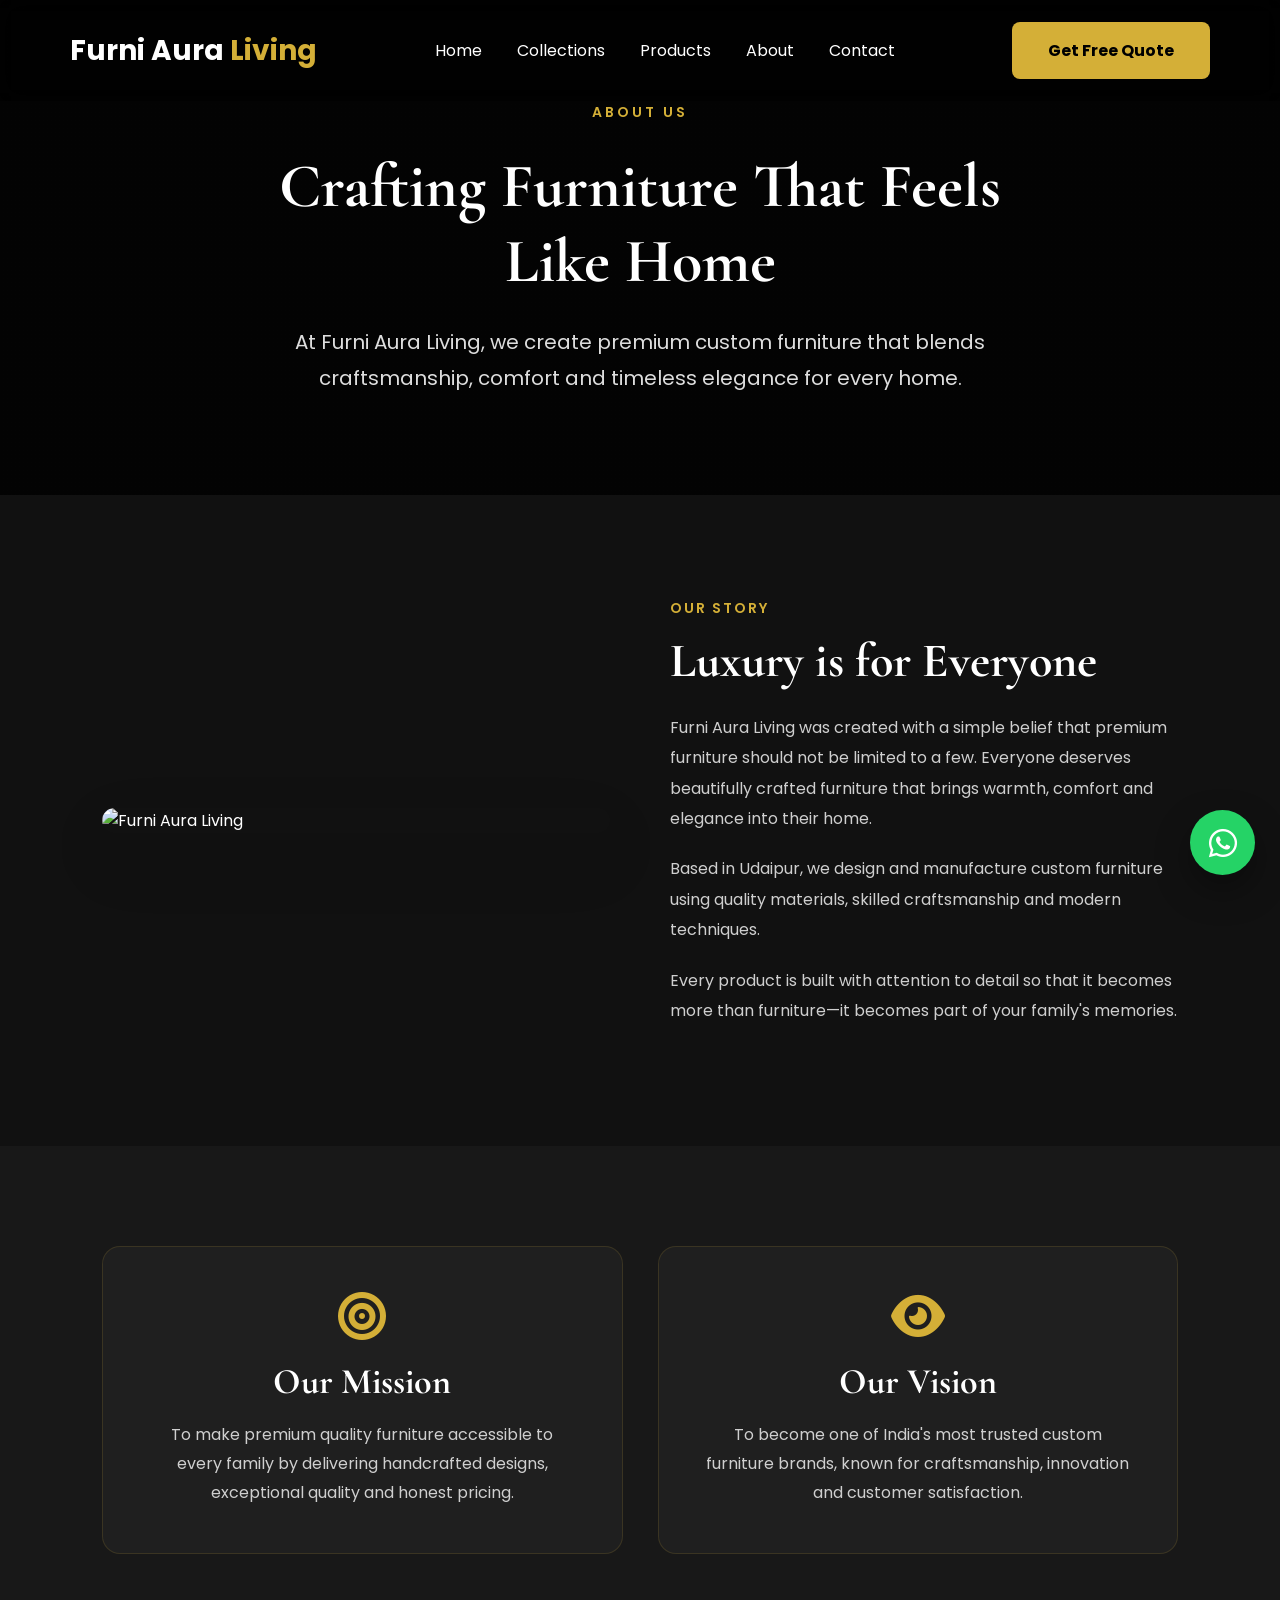
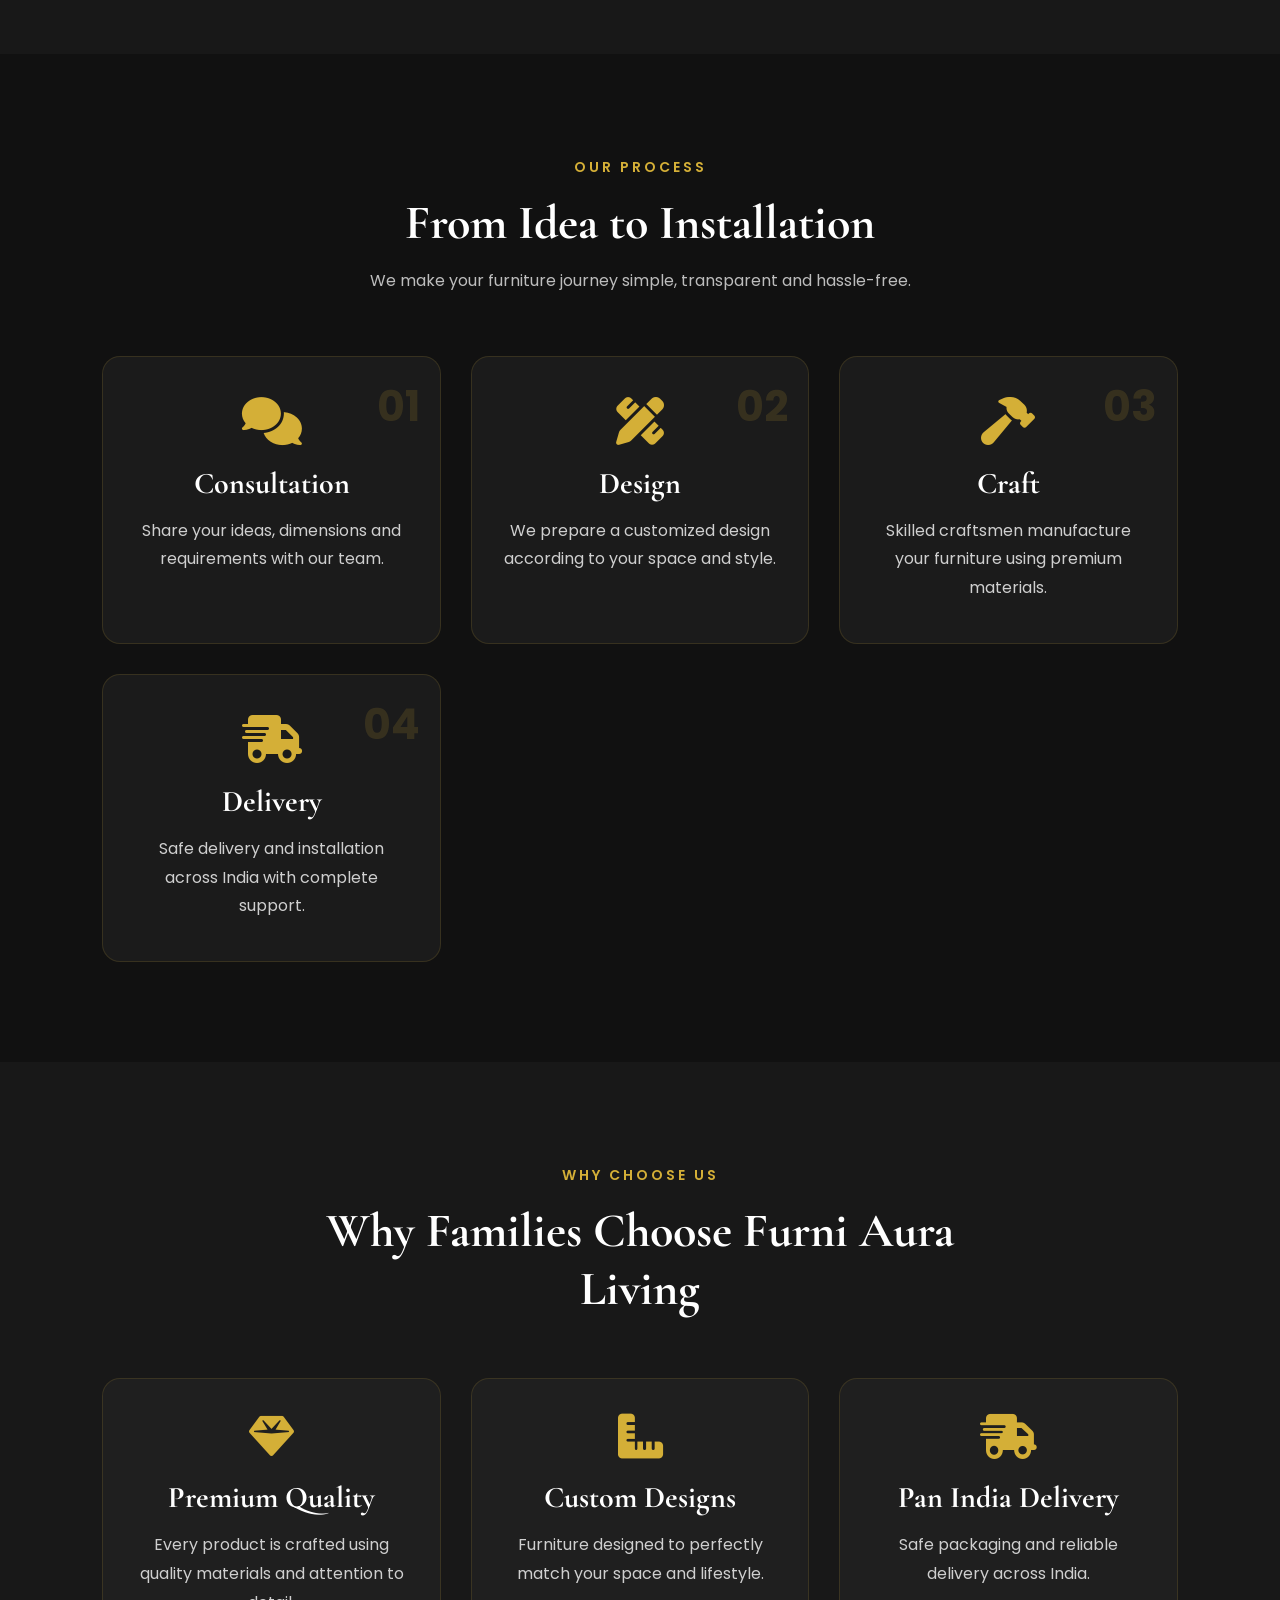
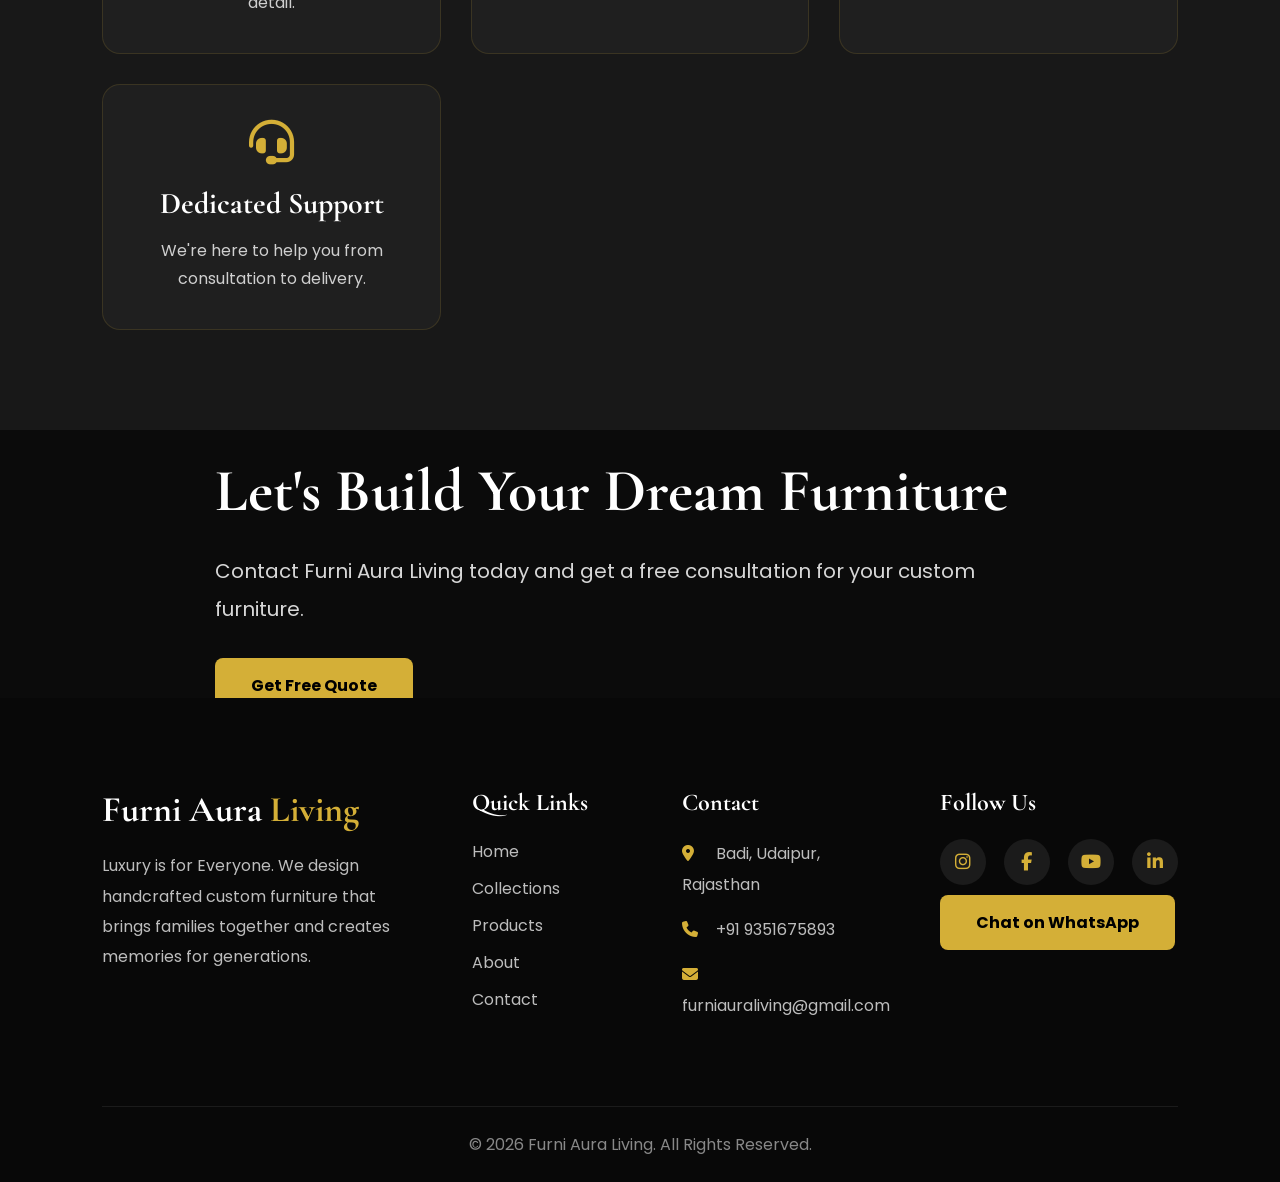
==== about.html @ 7c72769f "Add files via upload" ====
<!DOCTYPE html>
<html lang="en">

<head>

<meta charset="UTF-8">
<meta name="viewport" content="width=device-width, initial-scale=1.0">

<title>About | Furni Aura Living</title>

<link rel="preconnect" href="https://fonts.googleapis.com">
<link rel="preconnect" href="https://fonts.gstatic.com" crossorigin>

<link href="https://fonts.googleapis.com/css2?family=Cormorant+Garamond:wght@500;700&family=Poppins:wght@300;400;500;600;700&display=swap" rel="stylesheet">

<link rel="stylesheet" href="https://cdnjs.cloudflare.com/ajax/libs/font-awesome/6.7.2/css/all.min.css">

<link rel="stylesheet" href="style.css">

</head>

<body>

<a href="https://wa.me/919351675893"
class="whatsapp-float"
target="_blank">

<i class="fab fa-whatsapp"></i>

</a>

<header class="navbar">

<div class="logo">

Furni Aura <span>Living</span>

</div>

<nav>

<a href="index.html">Home</a>
<a href="collections.html">Collections</a>
<a href="products.html">Products</a>
<a href="about.html">About</a>
<a href="contact.html">Contact</a>

</nav>

<a href="https://wa.me/919351675893?text=Hi%20Furni%20Aura%20Living"
class="gold-btn"
target="_blank">

Get Free Quote

</a>

</header>
<section class="page-hero">

    <div class="page-overlay"></div>

    <div class="page-content">

        <span>ABOUT US</span>

        <h1>Crafting Furniture That Feels Like Home</h1>

        <p>
            At Furni Aura Living, we create premium custom furniture that blends
            craftsmanship, comfort and timeless elegance for every home.
        </p>

    </div>

</section>
<section class="about-story">

    <div class="story-image">

        <img src="images/hero.jpg" alt="Furni Aura Living">

    </div>

    <div class="story-content">

        <span>OUR STORY</span>

        <h2>Luxury is for Everyone</h2>

        <p>
            Furni Aura Living was created with a simple belief that premium furniture
            should not be limited to a few. Everyone deserves beautifully crafted
            furniture that brings warmth, comfort and elegance into their home.
        </p>

        <p>
            Based in Udaipur, we design and manufacture custom furniture using
            quality materials, skilled craftsmanship and modern techniques.
        </p>

        <p>
            Every product is built with attention to detail so that it becomes
            more than furniture—it becomes part of your family's memories.
        </p>

    </div>

</section>
<section class="mission-vision">

    <div class="mv-card">

        <i class="fa-solid fa-bullseye"></i>

        <h2>Our Mission</h2>

        <p>
            To make premium quality furniture accessible to every family by
            delivering handcrafted designs, exceptional quality and honest pricing.
        </p>

    </div>

    <div class="mv-card">

        <i class="fa-solid fa-eye"></i>

        <h2>Our Vision</h2>

        <p>
            To become one of India's most trusted custom furniture brands,
            known for craftsmanship, innovation and customer satisfaction.
        </p>

    </div>

</section>
<section class="our-process">

    <div class="section-title">

        <span>OUR PROCESS</span>

        <h2>From Idea to Installation</h2>

        <p>
            We make your furniture journey simple, transparent and hassle-free.
        </p>

    </div>

    <div class="process-grid">

        <div class="process-card">

            <div class="process-number">01</div>

            <i class="fa-solid fa-comments"></i>

            <h3>Consultation</h3>

            <p>
                Share your ideas, dimensions and requirements with our team.
            </p>

        </div>

        <div class="process-card">

            <div class="process-number">02</div>

            <i class="fa-solid fa-pencil-ruler"></i>

            <h3>Design</h3>

            <p>
                We prepare a customized design according to your space and style.
            </p>

        </div>

        <div class="process-card">

            <div class="process-number">03</div>

            <i class="fa-solid fa-hammer"></i>

            <h3>Craft</h3>

            <p>
                Skilled craftsmen manufacture your furniture using premium materials.
            </p>

        </div>

        <div class="process-card">

            <div class="process-number">04</div>

            <i class="fa-solid fa-truck-fast"></i>

            <h3>Delivery</h3>

            <p>
                Safe delivery and installation across India with complete support.
            </p>

        </div>

    </div>

</section>
<section class="why-about">

    <div class="section-title">

        <span>WHY CHOOSE US</span>

        <h2>Why Families Choose Furni Aura Living</h2>

    </div>

    <div class="why-grid">

        <div class="why-card">
            <i class="fa-solid fa-gem"></i>
            <h3>Premium Quality</h3>
            <p>Every product is crafted using quality materials and attention to detail.</p>
        </div>

        <div class="why-card">
            <i class="fa-solid fa-ruler-combined"></i>
            <h3>Custom Designs</h3>
            <p>Furniture designed to perfectly match your space and lifestyle.</p>
        </div>

        <div class="why-card">
            <i class="fa-solid fa-truck-fast"></i>
            <h3>Pan India Delivery</h3>
            <p>Safe packaging and reliable delivery across India.</p>
        </div>

        <div class="why-card">
            <i class="fa-solid fa-headset"></i>
            <h3>Dedicated Support</h3>
            <p>We're here to help you from consultation to delivery.</p>
        </div>

    </div>

</section>

<section class="cta">

    <div class="cta-content">

        <h2>Let's Build Your Dream Furniture</h2>

        <p>
            Contact Furni Aura Living today and get a free consultation for your custom furniture.
        </p>

        <a href="https://wa.me/919351675893?text=Hi%20Furni%20Aura%20Living"
        class="gold-btn"
        target="_blank">

        Get Free Quote

        </a>

    </div>

</section>
<footer class="footer reveal">

    <div class="footer-container">

        <div class="footer-about">

            <h2>Furni Aura <span>Living</span></h2>

            <p>
                Luxury is for Everyone.
                We design handcrafted custom furniture that brings
                families together and creates memories for generations.
            </p>

        </div>

        <div class="footer-links">

            <h3>Quick Links</h3>

            <a href="index.html">Home</a>
            <a href="collections.html">Collections</a>
            <a href="products.html">Products</a>
            <a href="about.html">About</a>
            <a href="contact.html">Contact</a>

        </div>

        <div class="footer-contact">

            <h3>Contact</h3>

            <p><i class="fa-solid fa-location-dot"></i> Badi, Udaipur, Rajasthan</p>

            <p><i class="fa-solid fa-phone"></i> +91 9351675893</p>

            <p><i class="fa-solid fa-envelope"></i> furniauraliving@gmail.com</p>

        </div>

        <div class="footer-social">

            <h3>Follow Us</h3>

            <div class="social-icons">

                <a href="#"><i class="fab fa-instagram"></i></a>

                <a href="#"><i class="fab fa-facebook-f"></i></a>

                <a href="#"><i class="fab fa-youtube"></i></a>

                <a href="#"><i class="fab fa-linkedin-in"></i></a>

            </div>

            <a href="https://wa.me/919351675893?text=Hi%20Furni%20Aura%20Living"
               class="gold-btn"
               target="_blank">

               Chat on WhatsApp

            </a>

        </div>

    </div>

    <div class="footer-bottom">

        © 2026 Furni Aura Living. All Rights Reserved.

    </div>

</footer>
<script src="script.js"></script>

</body>
</html>
</body>

</html>
---- style.css ----
*{
margin:0;
padding:0;
box-sizing:border-box;
}

body{
background:#0b0b0b;
color:white;
font-family:'Poppins',sans-serif;
}

.navbar{
position:fixed;
top:0;
left:0;
width:100%;
padding:22px 70px;
display:flex;
justify-content:space-between;
align-items:center;
background:rgba(0,0,0,.55);
backdrop-filter:blur(12px);
z-index:1000;
transition:.4s ease;
}
.navbar.scrolled{

padding:16px 70px;

background:rgba(8,8,8,.96);

box-shadow:0 10px 30px rgba(0,0,0,.35);

}

.logo{
font-size:28px;
font-weight:bold;
color:white;
}

.logo span{
color:#D4AF37;
}

nav{
display:flex;
gap:35px;
}

nav a{
text-decoration:none;
color:white;
transition:.3s;
}

nav a:hover{
color:#D4AF37;
}

.quote-btn{
background:#D4AF37;
padding:12px 28px;
color:black;
text-decoration:none;
border-radius:6px;
font-weight:bold;
}

.hero{
height:100vh;
background:linear-gradient(rgba(0,0,0,.75),rgba(0,0,0,.75)),
url("images/hero.jpg");
background-size:cover;
background-position:center;
display:flex;
justify-content:center;
align-items:center;
text-align:center;
padding:30px;
}

.hero-content{
max-width:850px;
}

.hero h1{
font-size:70px;
margin-bottom:25px;
}

.hero p{
font-size:22px;
color:#ddd;
margin-bottom:40px;
line-height:1.8;
}

.hero-buttons{
display:flex;
justify-content:center;
gap:20px;
flex-wrap:wrap;
}

.gold-btn{
background:#D4AF37;
color:black;
padding:16px 36px;
text-decoration:none;
font-weight:bold;
border-radius:8px;
transition:.35s ease;
}
.gold-btn:hover{
transform:translateY(-4px);
box-shadow:0 18px 40px rgba(212,175,55,.35);
}

.outline-btn{
border:2px solid #D4AF37;
color:#D4AF37;
padding:16px 36px;
text-decoration:none;
border-radius:8px;
transition:.35s ease;
}
.outline-btn:hover{
background:#D4AF37;
color:#111;
transform:translateY(-4px);
}
.collections{
padding:100px 8%;
background:#111;
text-align:center;
}

.collections h2{
font-size:48px;
margin-bottom:15px;
color:#D4AF37;
}

.section-text{
font-size:20px;
color:#bbb;
margin-bottom:60px;
}

.collection-grid{
display:grid;
grid-template-columns:repeat(3,1fr);
gap:30px;
}

.card{
background:#1b1b1b;
padding:45px 30px;
border-radius:18px;
transition:.35s;
border:1px solid #2c2c2c;
}

.card:hover{
transform:translateY(-12px);
border-color:#D4AF37;
}

.card h3{
font-size:28px;
margin-bottom:18px;
color:white;
}

.card p{
color:#bbb;
line-height:1.7;
}

@media(max-width:900px){

.collection-grid{

grid-template-columns:1fr;

}

}
.why-us{
padding:110px 8%;
background:#0b0b0b;
text-align:center;
}

.why-us h2{
font-size:48px;
color:#D4AF37;
margin-bottom:60px;
}

.why-grid{
display:grid;
grid-template-columns:repeat(2,1fr);
gap:35px;
}

.why-card{
background:#161616;
padding:45px;
border-radius:18px;
transition:.4s;
border:1px solid #242424;
}

.why-card:hover{
transform:translateY(-10px);
border-color:#D4AF37;
}

.why-card h3{
font-size:28px;
margin-bottom:15px;
}

.why-card p{
color:#bdbdbd;
line-height:1.8;
}

@media(max-width:900px){

.why-grid{

grid-template-columns:1fr;

}

}
h1,
h2,
h3{
    font-family:'Cormorant Garamond',serif;
}
.signature{
display:flex;
align-items:center;
justify-content:space-between;
gap:60px;
padding:120px 8%;
background:#111;
flex-wrap:wrap;
}

.signature-image{
flex:1;
}

.signature-image img{
width:100%;
border-radius:18px;
box-shadow:0 25px 60px rgba(0,0,0,.45);
}

.signature-content{
flex:1;
}

.tag{
display:inline-block;
color:#D4AF37;
letter-spacing:3px;
margin-bottom:20px;
font-size:14px;
}

.signature h2{
font-size:54px;
margin-bottom:25px;
}

.signature p{
font-size:20px;
color:#cfcfcf;
line-height:1.8;
margin-bottom:30px;
}

.signature ul{
list-style:none;
padding:0;
margin-bottom:40px;
}

.signature li{
margin-bottom:15px;
font-size:18px;
}

@media(max-width:900px){

.signature{

flex-direction:column;

}

.signature h2{

font-size:40px;

}

}
.whatsapp-float{
position:fixed;
right:25px;
bottom:25px;
width:65px;
height:65px;
background:#25D366;
border-radius:50%;
display:flex;
justify-content:center;
align-items:center;
font-size:32px;
text-decoration:none;
color:white;
box-shadow:0 15px 35px rgba(0,0,0,.35);
z-index:9999;
transition:.3s;
}

.whatsapp-float:hover{
transform:scale(1.1);
}

.featured-product{
    display:flex;
    align-items:center;
    justify-content:space-between;
    gap:60px;
    padding:100px 8%;
    background:#ffffff;
}

.featured-text{
    flex:1;
}

.featured-image{
    flex:1.2;
}

.featured-image img{
    width:100%;
    border-radius:20px;
    box-shadow:0 20px 50px rgba(0,0,0,.18);
    transition:.4s;
}

.featured-image img:hover{
    transform:scale(1.02);
}

.section-label{
    color:#c8a96a;
    font-size:14px;
    font-weight:600;
    letter-spacing:3px;
    text-transform:uppercase;
}

.featured-text h2{
    font-size:48px;
    margin:18px 0;
    font-family:'Cormorant Garamond', serif;
}

.featured-tagline{
    font-size:24px;
    font-style:italic;
    color:#777;
    margin-bottom:25px;
}

.featured-description{
    color:#555;
    line-height:1.9;
    max-width:520px;
    margin-bottom:35px;
}

.featured-buttons{
    display:flex;
    gap:20px;
    flex-wrap:wrap;
}

/* Mobile */

@media(max-width:900px){

.featured-product{
    flex-direction:column-reverse;
    text-align:center;
    padding:70px 6%;
}

.featured-description{
    max-width:100%;
}

.featured-buttons{
    justify-content:center;
}

.featured-text h2{
    font-size:38px;
}

}


.signature-collection{
    padding:100px 8%;
    background:#111;
}

.section-title{
    text-align:center;
    max-width:750px;
    margin:0 auto 60px;
}

.section-title span{
    color:#d4af37;
    letter-spacing:3px;
    font-size:14px;
    font-weight:600;
}

.section-title h2{
    color:#fff;
    font-size:48px;
    margin:15px 0;
    font-family:'Cormorant Garamond', serif;
}

.section-title p{
    color:#bdbdbd;
    line-height:1.8;
}

.collection-grid{
    display:grid;
    grid-template-columns:repeat(auto-fit,minmax(320px,1fr));
    gap:35px;
}

.collection-card{
    background:#1b1b1b;
    border-radius:18px;
    overflow:hidden;
    transition:.35s ease;
    border:1px solid rgba(212,175,55,.15);

    display:flex;
    flex-direction:column;
}

.collection-card:hover{
    transform:translateY(-10px);
    box-shadow:0 25px 60px rgba(212,175,55,.18);
}

.collection-card img{
    width:100%;
    height:260px;
    object-fit:cover;
    display:block;
    transition:0.5s ease;
}
.collection-card:hover img{
    transform:scale(1.05);
}

.collection-card h3{
    color:#fff;
    padding:25px 25px 10px;
    font-size:28px;
    font-family:'Cormorant Garamond', serif;
}

.collection-card p{
    color:#bdbdbd;
    padding:0 25px 30px;
    line-height:1.7;
}
.card-buttons{
    margin-top:auto;
}
/* Card Buttons */

.card-buttons{
    display:flex;
    gap:12px;
    padding:0 25px 25px;
}

.card-buttons a{
    flex:1;
    text-align:center;
    text-decoration:none;
    padding:12px;
    border-radius:10px;
    font-size:14px;
    font-weight:600;
    transition:.3s;
}

.small-gold-btn{
    background:#d4af37;
    color:#111;
}

.small-gold-btn:hover{
    background:#e5bf49;
    transform:translateY(-2px);
}

.small-outline-btn{
    border:1px solid #d4af37;
    color:#d4af37;
}

.small-outline-btn:hover{
    background:#d4af37;
    color:#111;
}

.our-story{

    display:flex;
    align-items:center;
    gap:80px;

    padding:110px 8%;

    background:#fff;

}

.story-image{

    flex:1;

}

.story-image img{

    width:100%;
    border-radius:18px;

    box-shadow:0 25px 60px rgba(0,0,0,.15);

}

.story-content{

    flex:1;

}

.story-content span{

    color:#d4af37;

    letter-spacing:3px;

    font-size:14px;

    font-weight:600;

}

.story-content h2{

    font-size:54px;

    margin:20px 0;

    line-height:1.1;

    font-family:'Cormorant Garamond', serif;

}

.story-content p{

    color:#555;

    line-height:1.9;

    margin-bottom:22px;

}

@media(max-width:900px){

.our-story{

    flex-direction:column;

}

.story-content{

    text-align:center;

}

}

.testimonials{

    padding:110px 8%;
    background:#111;

}

.testimonial-grid{

    display:grid;
    grid-template-columns:repeat(auto-fit,minmax(320px,1fr));
    gap:35px;

}

.testimonial-card{

    background:#1b1b1b;

    border:1px solid rgba(212,175,55,.15);

    border-radius:18px;

    padding:40px;

    transition:.35s;

}

.testimonial-card:hover{

    transform:translateY(-10px);

    box-shadow:0 20px 50px rgba(212,175,55,.15);

}

.stars{

    color:#D4AF37;

    font-size:22px;

    margin-bottom:20px;

}

.testimonial-card p{

    color:#cfcfcf;

    line-height:1.9;

    margin-bottom:30px;

}

.testimonial-card h4{

    font-size:24px;

    margin-bottom:5px;

    font-family:'Cormorant Garamond',serif;

}

.testimonial-card span{

    color:#999;

}

.faq-section{

padding:110px 8%;
background:#0b0b0b;

}

.faq-container{

max-width:900px;
margin:60px auto 0;

}

.faq-item{

background:#1b1b1b;
border-radius:14px;
margin-bottom:20px;
overflow:hidden;
border:1px solid rgba(212,175,55,.18);

}

.faq-question{

width:100%;
padding:25px 30px;
background:none;
border:none;
color:white;
font-size:20px;
display:flex;
justify-content:space-between;
align-items:center;
cursor:pointer;

}

.faq-question span{

font-size:30px;
color:#D4AF37;

}

.faq-answer{

display:none;
padding:0 30px 25px;

}

.faq-answer p{

color:#cfcfcf;
line-height:1.8;

}

.faq-item.active .faq-answer{

display:block;

}

.cta-section{

padding:120px 8%;
background:linear-gradient(rgba(0,0,0,.78),rgba(0,0,0,.78)),
url("images/hero.jpg");

background-size:cover;
background-position:center;
background-attachment:fixed;

text-align:center;

}

.cta-content{

max-width:850px;
margin:auto;

}

.cta-content span{

color:#D4AF37;
letter-spacing:3px;
font-size:14px;
font-weight:600;

}

.cta-content h2{

font-size:60px;
margin:25px 0;

}

.cta-content p{

color:#d7d7d7;
font-size:20px;
line-height:1.9;
margin-bottom:45px;

}

.cta-buttons{

display:flex;
justify-content:center;
gap:20px;
flex-wrap:wrap;

}

@media(max-width:900px){

.cta-content h2{

font-size:42px;

}

.cta-content p{

font-size:18px;

}

}

.footer{

background:#080808;
padding:90px 8% 25px;

}

.footer-container{

display:grid;
grid-template-columns:2fr 1fr 1.3fr 1.2fr;
gap:50px;

}

.footer h2{

font-size:36px;
margin-bottom:20px;

}

.footer h2 span{

color:#D4AF37;

}

.footer h3{

margin-bottom:22px;
font-size:24px;

}

.footer p{

color:#bdbdbd;
line-height:1.9;

}

.footer-links{

display:flex;
flex-direction:column;

}

.footer-links a{

color:#bdbdbd;
text-decoration:none;
margin-bottom:12px;
transition:.3s;

}

.footer-links a:hover{

color:#D4AF37;

}

.footer-contact p{

margin-bottom:15px;

}

.footer-contact i{

color:#D4AF37;
margin-right:10px;
width:20px;

}

.social-icons{

display:flex;
gap:18px;
margin-bottom:25px;

}

.social-icons a{

width:46px;
height:46px;

display:flex;
justify-content:center;
align-items:center;

border-radius:50%;

background:#1b1b1b;

color:#D4AF37;

font-size:18px;

text-decoration:none;

transition:.35s;

}

.social-icons a:hover{

background:#D4AF37;

color:#111;

transform:translateY(-5px);

}

.footer-bottom{

margin-top:70px;
padding-top:25px;

border-top:1px solid rgba(255,255,255,.08);

text-align:center;

color:#888;

}

@media(max-width:1100px){

.footer-container{

grid-template-columns:1fr 1fr;

}

}

@media(max-width:700px){

.footer-container{

grid-template-columns:1fr;

text-align:center;

}

.social-icons{

justify-content:center;

}

}

.reveal{

opacity:0;
transform:translateY(80px);
transition:all 1s ease;

}

.reveal.active{

opacity:1;
transform:translateY(0);

}

.page-hero{

height:55vh;

display:flex;

justify-content:center;

align-items:center;

text-align:center;

background:linear-gradient(rgba(0,0,0,.72),rgba(0,0,0,.72)),
url("images/hero.jpg");

background-size:cover;

background-position:center;

}

.page-content{

max-width:800px;
padding:20px;

}

.page-content span{

color:#D4AF37;
letter-spacing:3px;
font-size:14px;
font-weight:600;

}

.page-content h1{

font-size:62px;
margin:25px 0;

}

.page-content p{

font-size:20px;
color:#ddd;
line-height:1.8;

}

.products-page{

padding:110px 8%;

background:#111;

}
.home-categories{

padding:110px 8%;
background:#111;

}

.category-grid{

display:grid;
grid-template-columns:repeat(auto-fit,minmax(220px,1fr));
gap:30px;
margin-top:60px;

}

.category-card{

background:#1b1b1b;
padding:40px 30px;
text-align:center;
border-radius:18px;
border:1px solid rgba(212,175,55,.15);
transition:.35s ease;

}

.category-card:hover{

transform:translateY(-10px);
box-shadow:0 20px 50px rgba(212,175,55,.20);
border-color:#D4AF37;

}

.category-card i{

font-size:42px;
color:#D4AF37;
margin-bottom:20px;

}

.category-card h3{

font-family:'Cormorant Garamond', serif;
font-size:30px;
margin-bottom:15px;
color:#fff;

}

.category-card p{

font-size:15px;
line-height:1.8;
color:#bdbdbd;

}
.product-features{

list-style:none;
padding:0;
margin:20px 0;

}

.product-features li{

margin:10px 0;
color:#d8d8d8;
font-size:15px;

}

.product-features i{

color:#D4AF37;
margin-right:8px;

}
.about-story{

padding:100px 8%;
display:grid;
grid-template-columns:1fr 1fr;
gap:60px;
align-items:center;
background:#111;

}

.story-image img{

width:100%;
border-radius:20px;
display:block;

}

.story-content span{

color:#D4AF37;
font-size:14px;
letter-spacing:2px;

}

.story-content h2{

font-family:'Cormorant Garamond', serif;
font-size:48px;
margin:15px 0 25px;

}

.story-content p{

color:#cfcfcf;
line-height:1.9;
margin-bottom:20px;

}

@media(max-width:900px){

.about-story{

grid-template-columns:1fr;

}

}

.mission-vision{

padding:100px 8%;
display:grid;
grid-template-columns:repeat(auto-fit,minmax(320px,1fr));
gap:35px;
background:#181818;

}

.mv-card{

background:#1f1f1f;
padding:45px;
border-radius:18px;
text-align:center;
border:1px solid rgba(212,175,55,.15);
transition:.35s;

}

.mv-card:hover{

transform:translateY(-8px);
border-color:#D4AF37;
box-shadow:0 20px 50px rgba(212,175,55,.15);

}

.mv-card i{

font-size:48px;
color:#D4AF37;
margin-bottom:20px;

}

.mv-card h2{

font-family:'Cormorant Garamond',serif;
font-size:36px;
margin-bottom:18px;

}

.mv-card p{

color:#cfcfcf;
line-height:1.8;

}

.our-process{

padding:100px 8%;
background:#111;

}

.process-grid{

display:grid;
grid-template-columns:repeat(auto-fit,minmax(250px,1fr));
gap:30px;
margin-top:60px;

}

.process-card{

position:relative;
background:#1b1b1b;
padding:40px 30px;
border-radius:18px;
text-align:center;
border:1px solid rgba(212,175,55,.15);
transition:.35s;

}

.process-card:hover{

transform:translateY(-10px);
border-color:#D4AF37;
box-shadow:0 20px 50px rgba(212,175,55,.18);

}

.process-number{

position:absolute;
top:18px;
right:20px;
font-size:42px;
font-weight:700;
color:rgba(212,175,55,.15);

}

.process-card i{

font-size:48px;
color:#D4AF37;
margin-bottom:20px;

}

.process-card h3{

font-family:'Cormorant Garamond', serif;
font-size:30px;
margin-bottom:15px;

}

.process-card p{

color:#cfcfcf;
line-height:1.8;

}

.why-about{

padding:100px 8%;
background:#181818;

}

.why-grid{

display:grid;
grid-template-columns:repeat(auto-fit,minmax(250px,1fr));
gap:30px;
margin-top:60px;

}

.why-card{

background:#1f1f1f;
padding:35px;
border-radius:18px;
text-align:center;
border:1px solid rgba(212,175,55,.15);
transition:.35s;

}

.why-card:hover{

transform:translateY(-8px);
border-color:#D4AF37;
box-shadow:0 20px 50px rgba(212,175,55,.18);

}

.why-card i{

font-size:45px;
color:#D4AF37;
margin-bottom:20px;

}

.why-card h3{

font-family:'Cormorant Garamond',serif;
font-size:30px;
margin-bottom:15px;

}

.why-card p{

color:#cfcfcf;
line-height:1.8;

}

.contact-section{

padding:100px 8%;
display:grid;
grid-template-columns:1fr 1fr;
gap:60px;
background:#111;

}

.contact-info span{

color:#D4AF37;
letter-spacing:2px;
font-size:14px;

}

.contact-info h2{

font-family:'Cormorant Garamond',serif;
font-size:48px;
margin:15px 0 25px;

}

.contact-info p{

color:#cfcfcf;
line-height:1.9;

}

.contact-item{

display:flex;
gap:20px;
margin-top:30px;
align-items:flex-start;

}

.contact-item i{

font-size:26px;
color:#D4AF37;
margin-top:5px;

}

.contact-form form{

display:flex;
flex-direction:column;
gap:20px;

}

.contact-form input,
.contact-form textarea{

background:#1b1b1b;
border:1px solid rgba(212,175,55,.15);
padding:18px;
border-radius:10px;
color:#fff;
font-size:15px;
outline:none;

}

.contact-form input:focus,
.contact-form textarea:focus{

border-color:#D4AF37;

}

@media(max-width:900px){

.contact-section{

grid-template-columns:1fr;

}

}
.menu-toggle{
    display:none;
    font-size:28px;
    color:#D4AF37;
    cursor:pointer;
}

@media(max-width:900px){

.navbar{
    padding:18px 25px;
}

.menu-toggle{
    display:block;
}

nav{
    position:absolute;
    top:100%;
    left:0;
    width:100%;
    background:#111;

    flex-direction:column;
    align-items:center;
    gap:25px;
    padding:30px 0;

    display:flex;

    opacity:0;
    visibility:hidden;
    transform:translateY(-20px);

    transition:.35s ease;
}

nav.active{
    opacity:1;
    visibility:visible;
    transform:translateY(0);
}
.gold-btn{
    display:none;
}

.hero h1{
    font-size:46px;
}

.hero p{
    font-size:18px;
}
}

.hero-content{
    animation: heroFade 1.2s ease;
}

@keyframes heroFade{

    from{
        opacity:0;
        transform:translateY(40px);
    }

    to{
        opacity:1;
        transform:translateY(0);
    }

}
#topBtn{

position:fixed;

right:25px;

bottom:105px;

width:55px;

height:55px;

border:none;

border-radius:50%;

background:#D4AF37;

color:#111;

font-size:20px;

cursor:pointer;

display:none;

z-index:999;

box-shadow:0 10px 30px rgba(0,0,0,.35);

transition:.3s;

}

#topBtn:hover{

transform:translateY(-5px);

}
#preloader{
    position:fixed;
    inset:0;
    background:#0b0b0b;
    display:flex;
    justify-content:center;
    align-items:center;
    z-index:99999;
    transition:opacity .6s ease, visibility .6s ease;
}

#preloader h1{
    font-family:'Cormorant Garamond',serif;
    font-size:52px;
    color:white;
    letter-spacing:2px;
}

#preloader span{
    color:#D4AF37;
}

#preloader.hide{
    opacity:0;
    visibility:hidden;
}
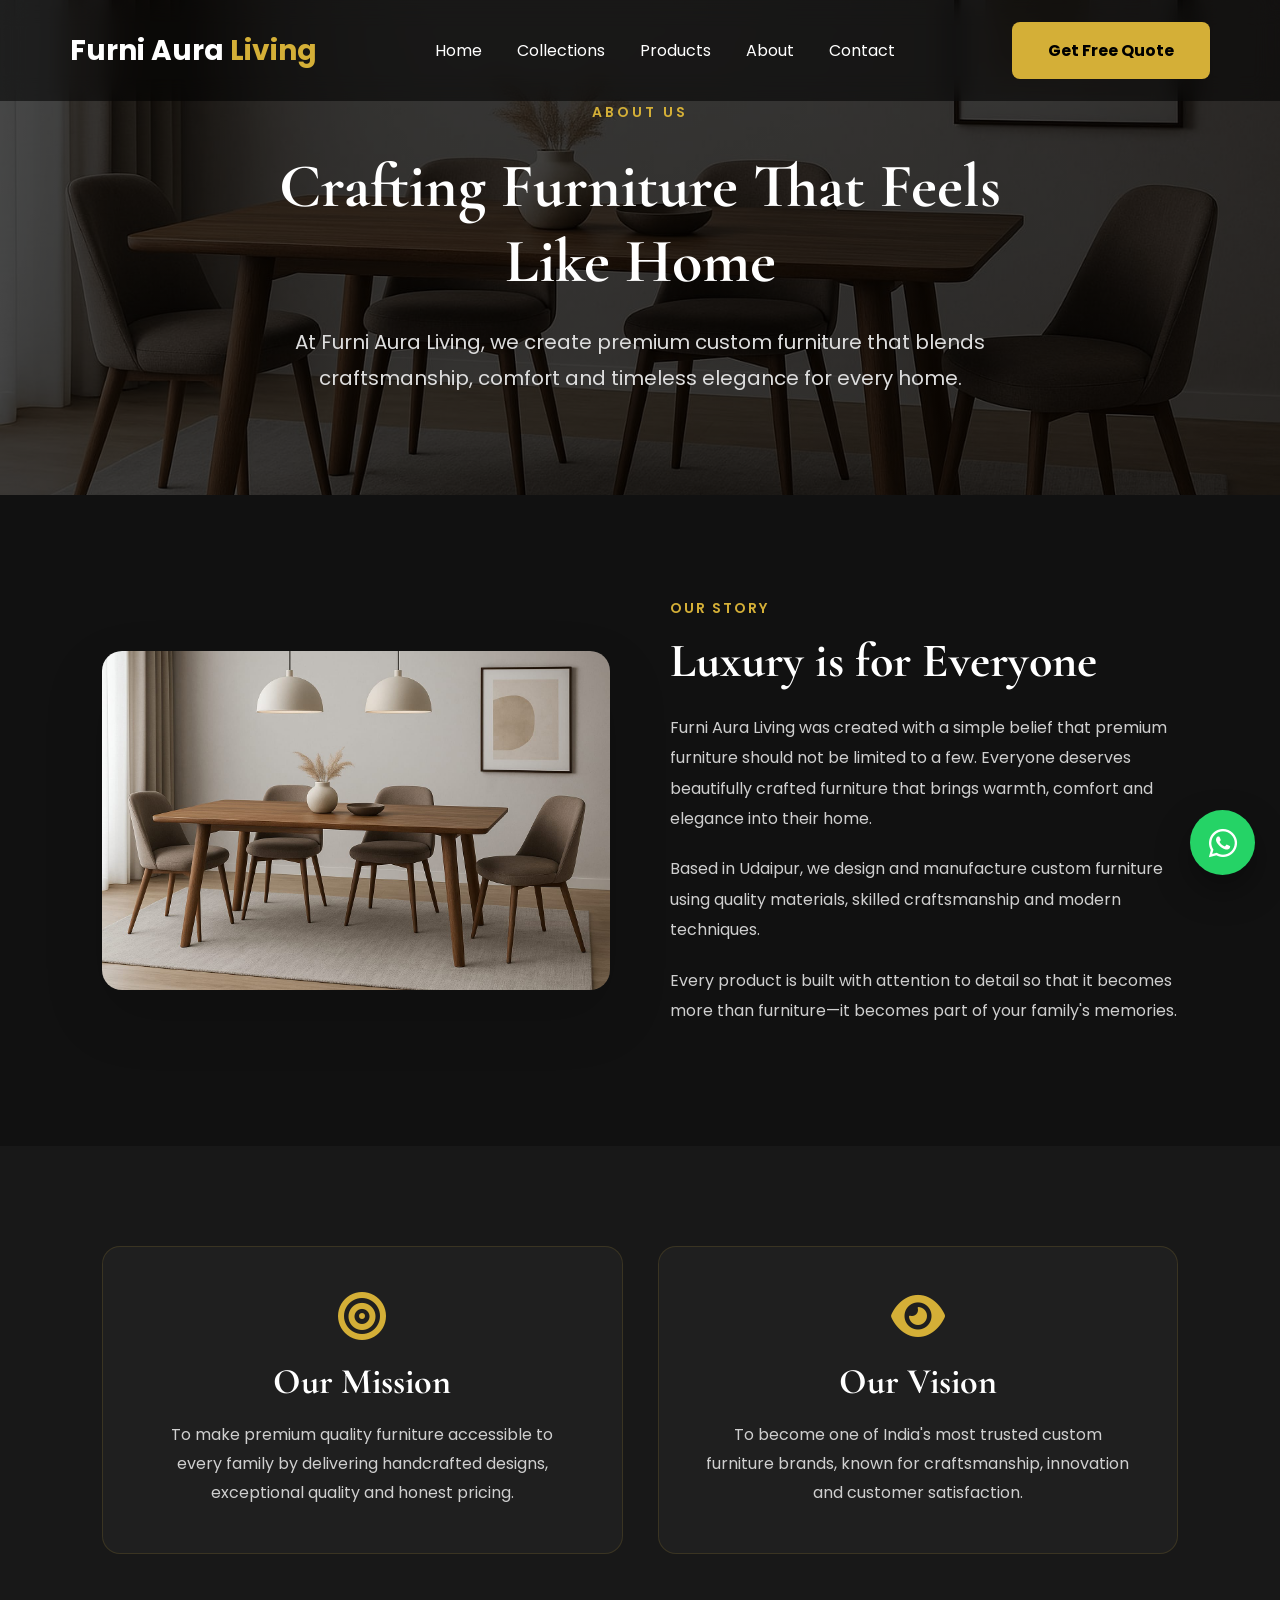
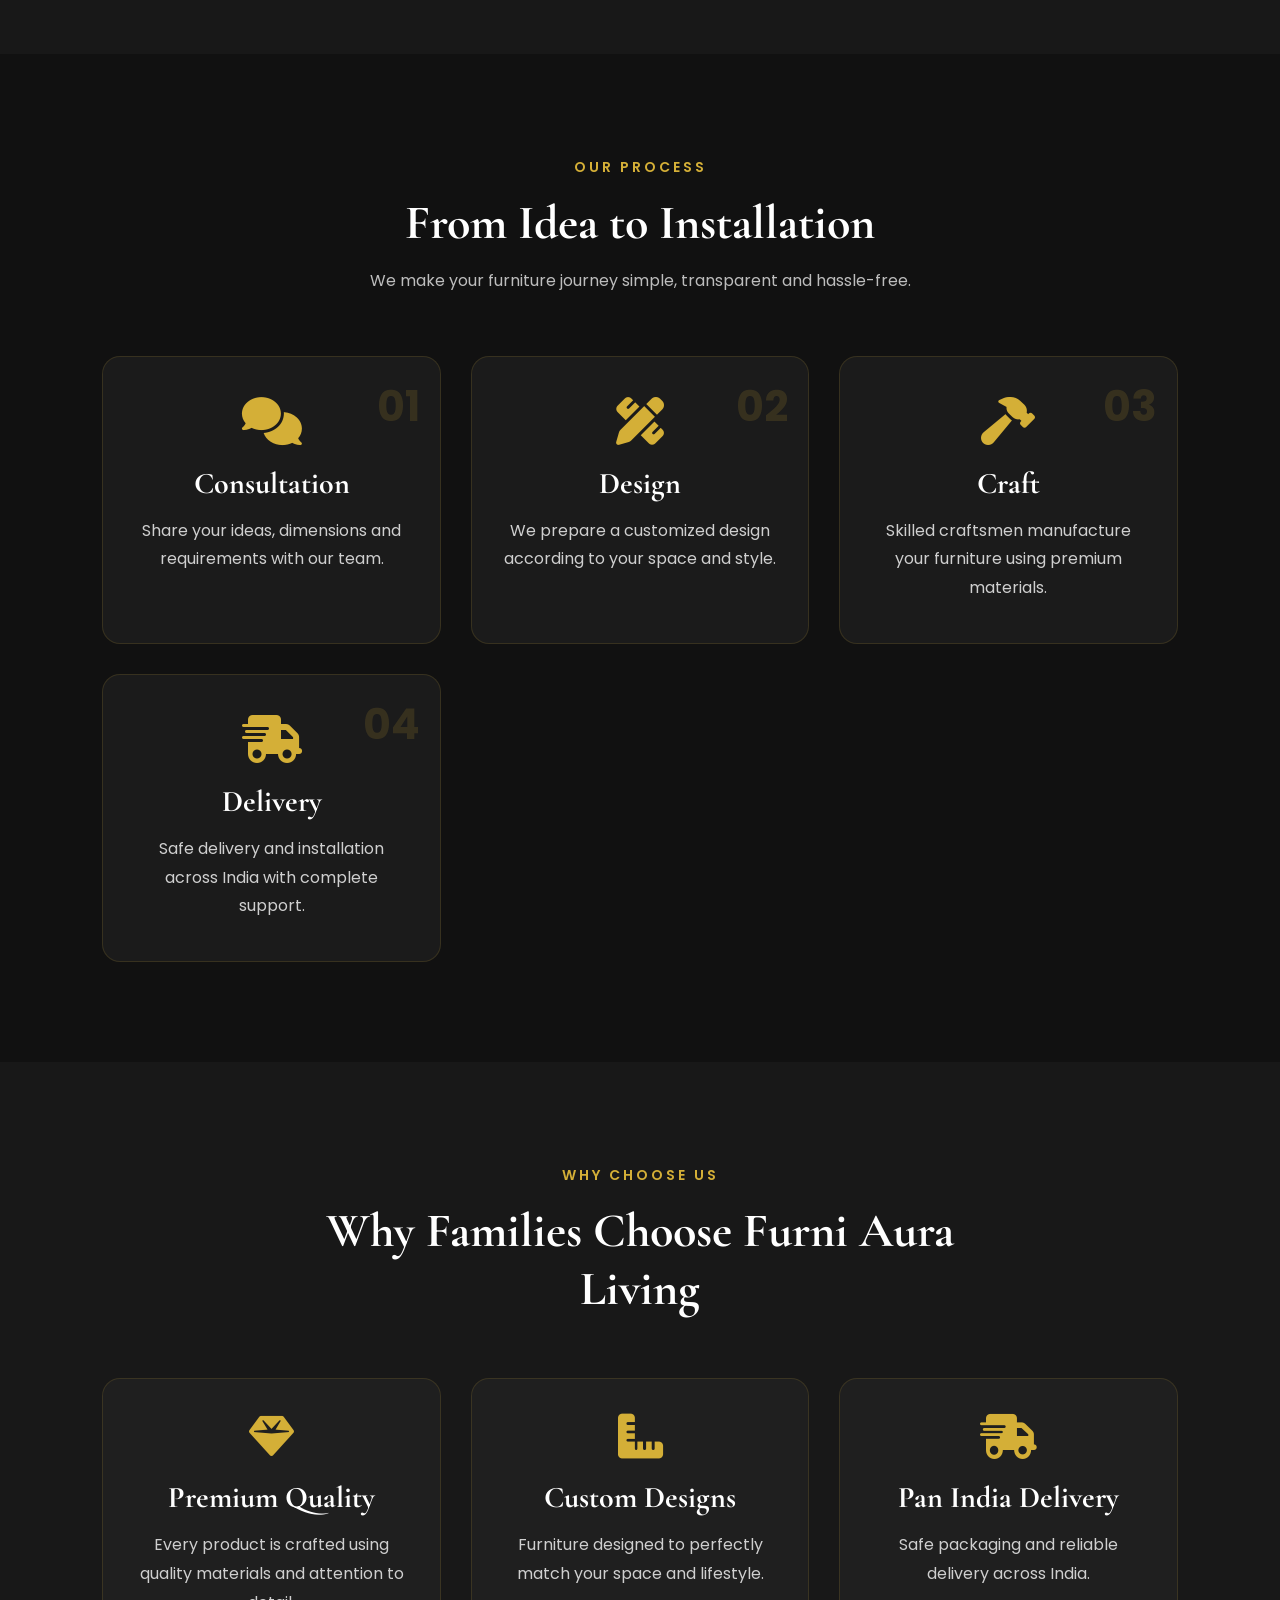
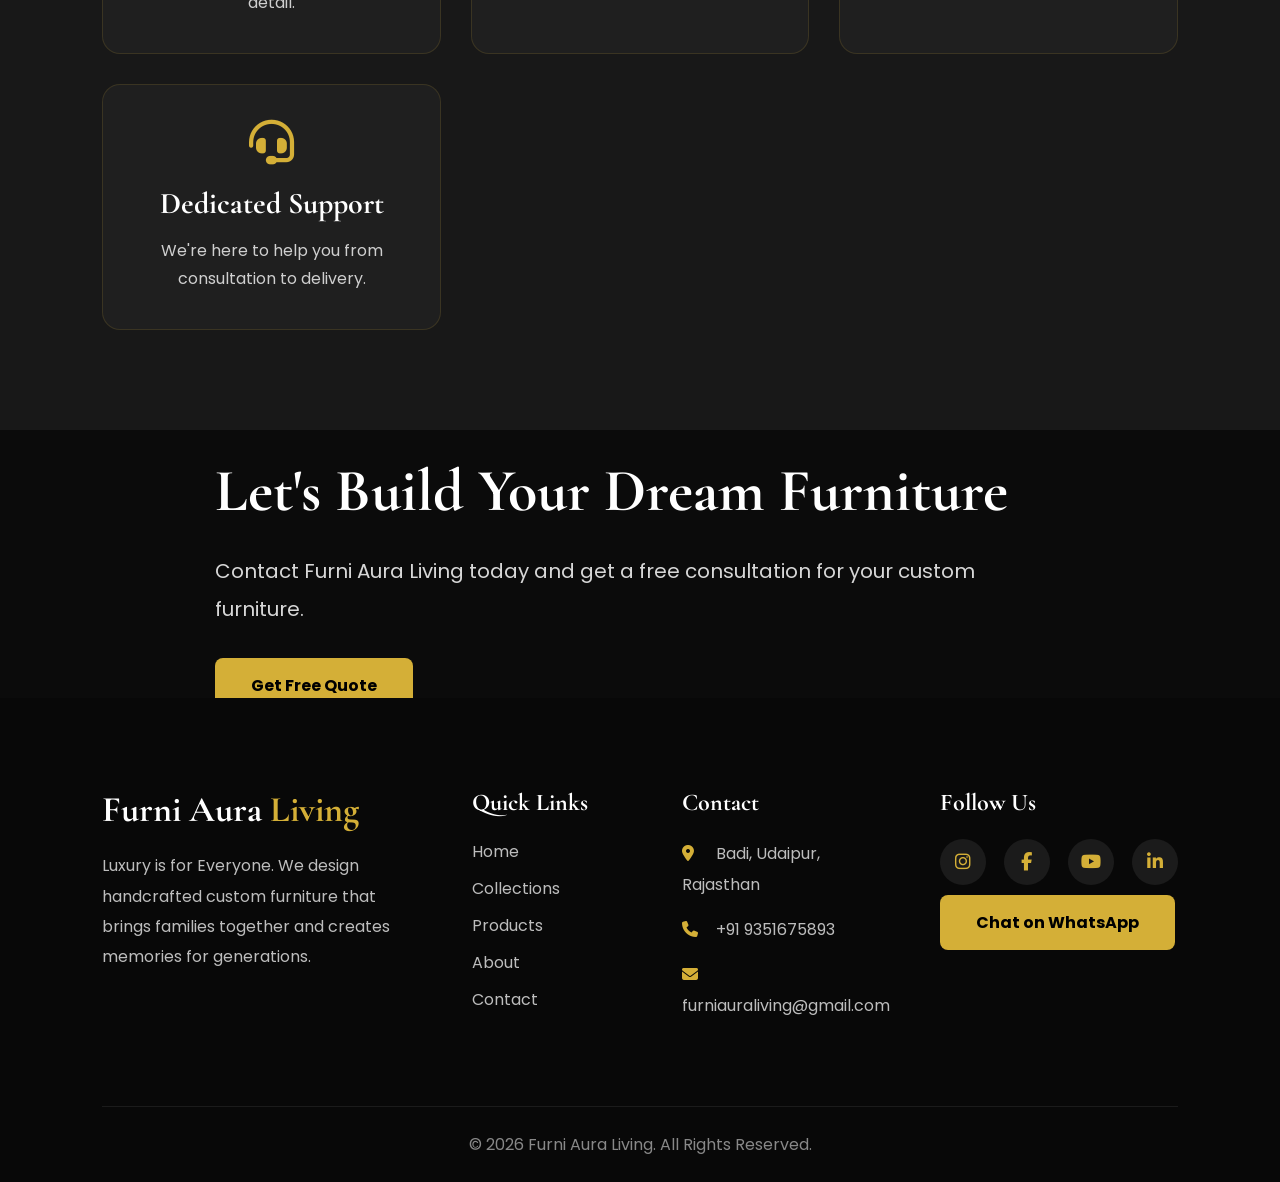
==== commit 87189278: "Add files via upload" ====
--- a/about.html
+++ b/about.html
@@ -78,7 +78,7 @@
 
     <div class="story-image">
 
-        <img src="images/hero.jpg" alt="Furni Aura Living">
+        <img src="hero.jpg" alt="Furni Aura Living">
 
     </div>
 
--- a/style.css
+++ b/style.css
@@ -71,7 +71,7 @@
 .hero{
 height:100vh;
 background:linear-gradient(rgba(0,0,0,.75),rgba(0,0,0,.75)),
-url("images/hero.jpg");
+url("hero.jpg");
 background-size:cover;
 background-position:center;
 display:flex;
@@ -766,7 +766,7 @@
 
 padding:120px 8%;
 background:linear-gradient(rgba(0,0,0,.78),rgba(0,0,0,.78)),
-url("images/hero.jpg");
+url("hero.jpg");
 
 background-size:cover;
 background-position:center;
@@ -1021,7 +1021,7 @@
 text-align:center;
 
 background:linear-gradient(rgba(0,0,0,.72),rgba(0,0,0,.72)),
-url("images/hero.jpg");
+url("hero.jpg");
 
 background-size:cover;
 
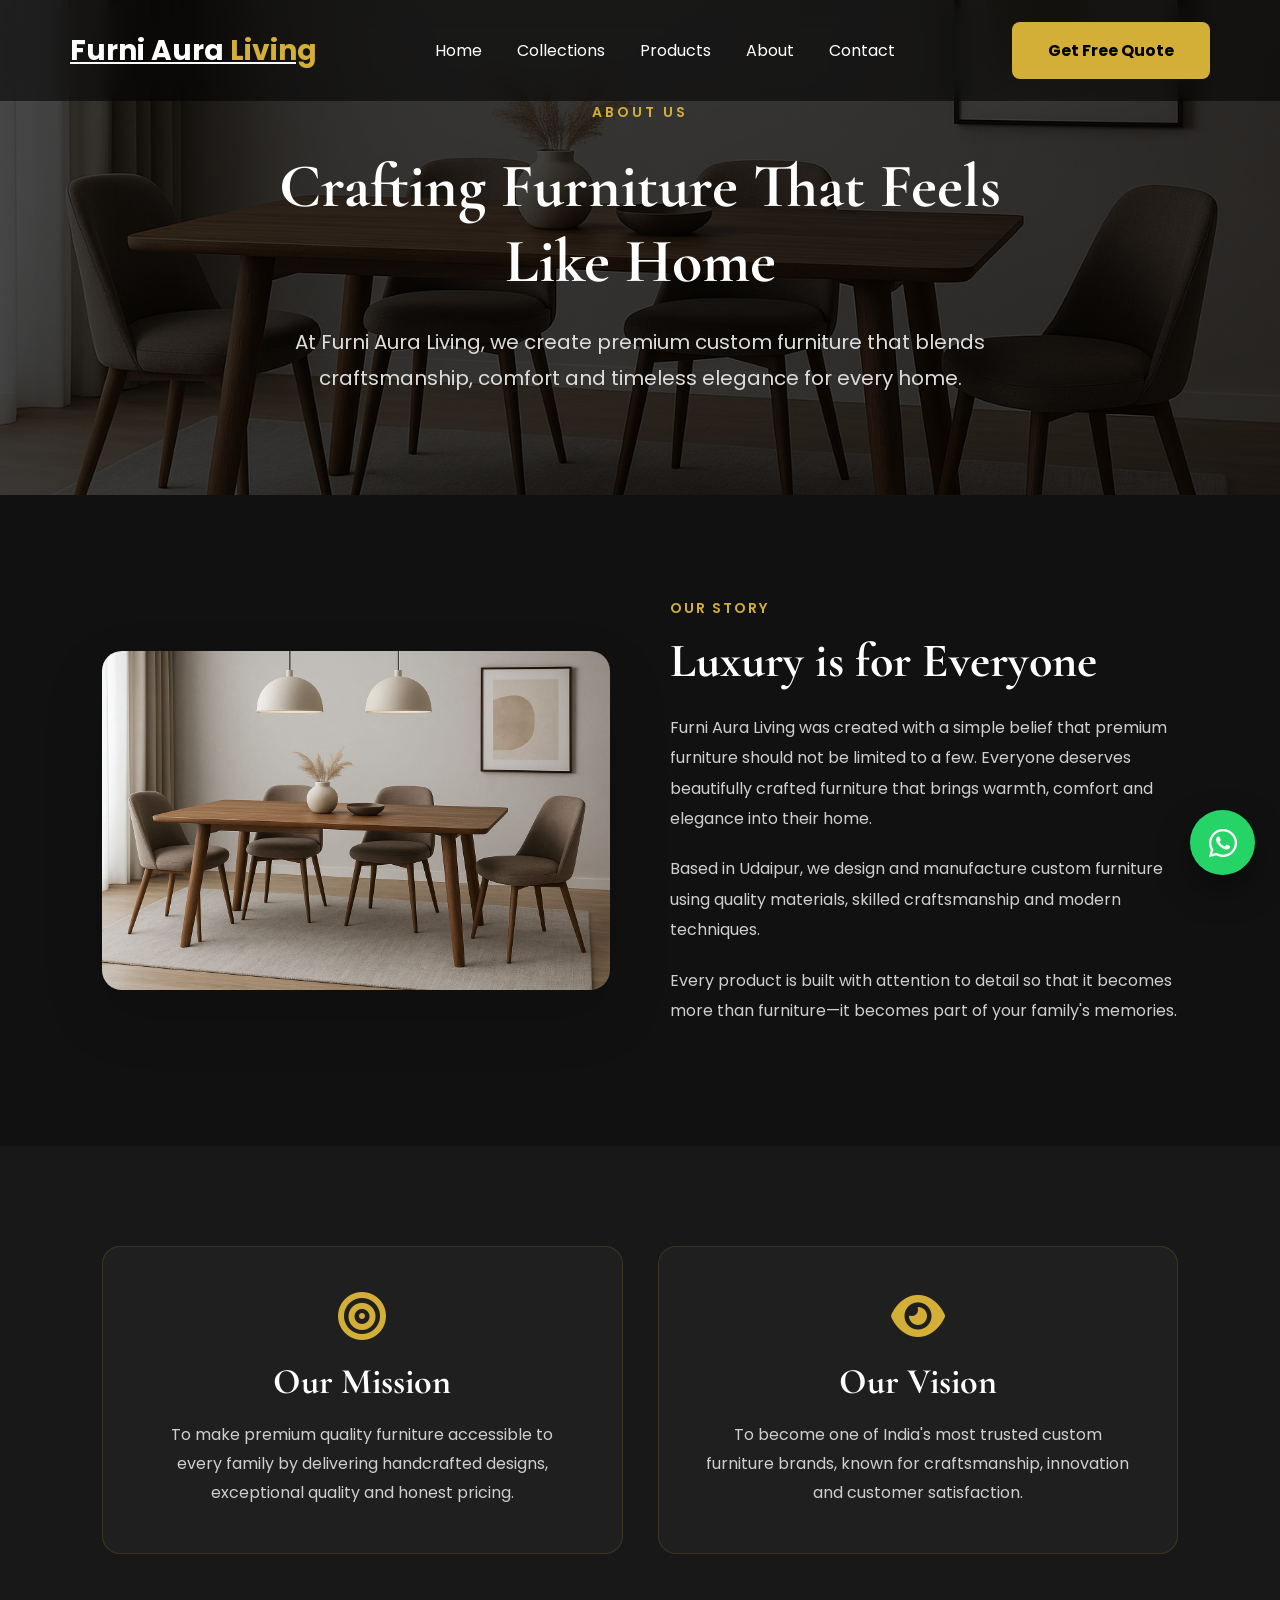
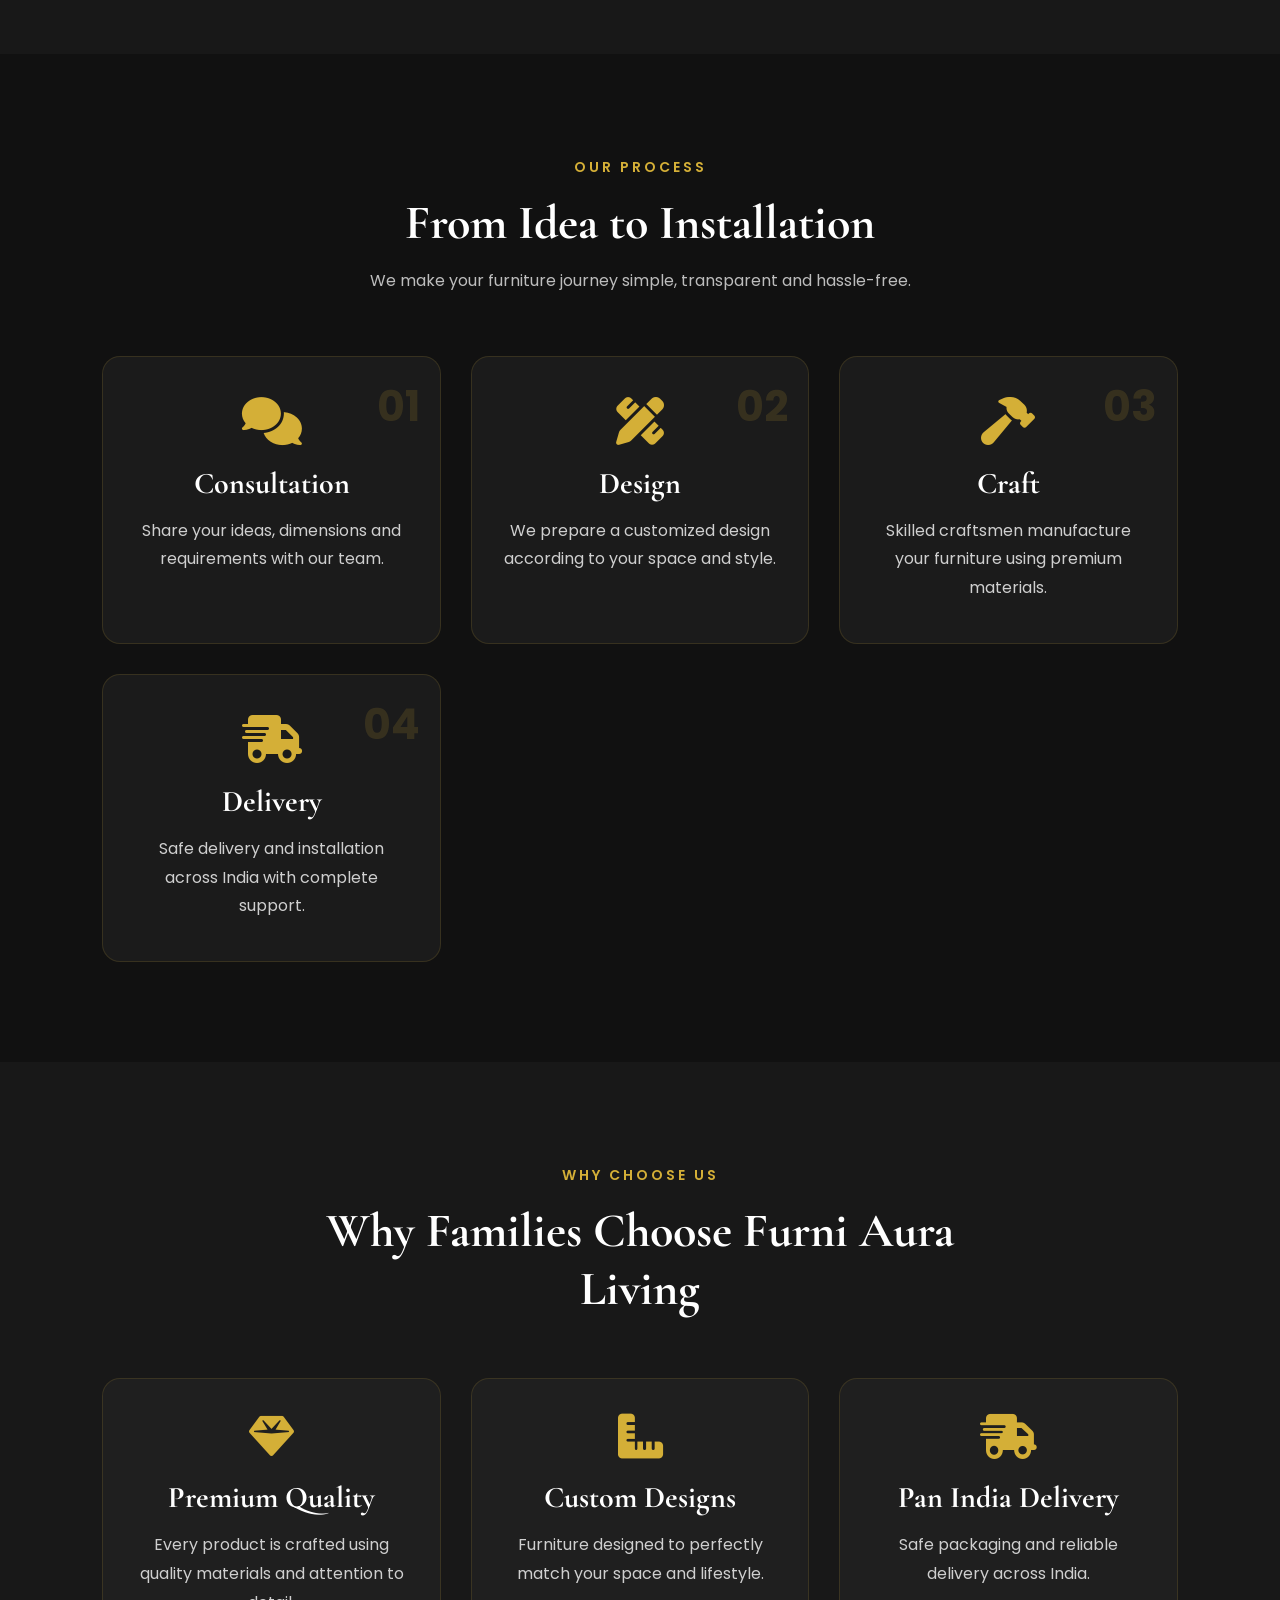
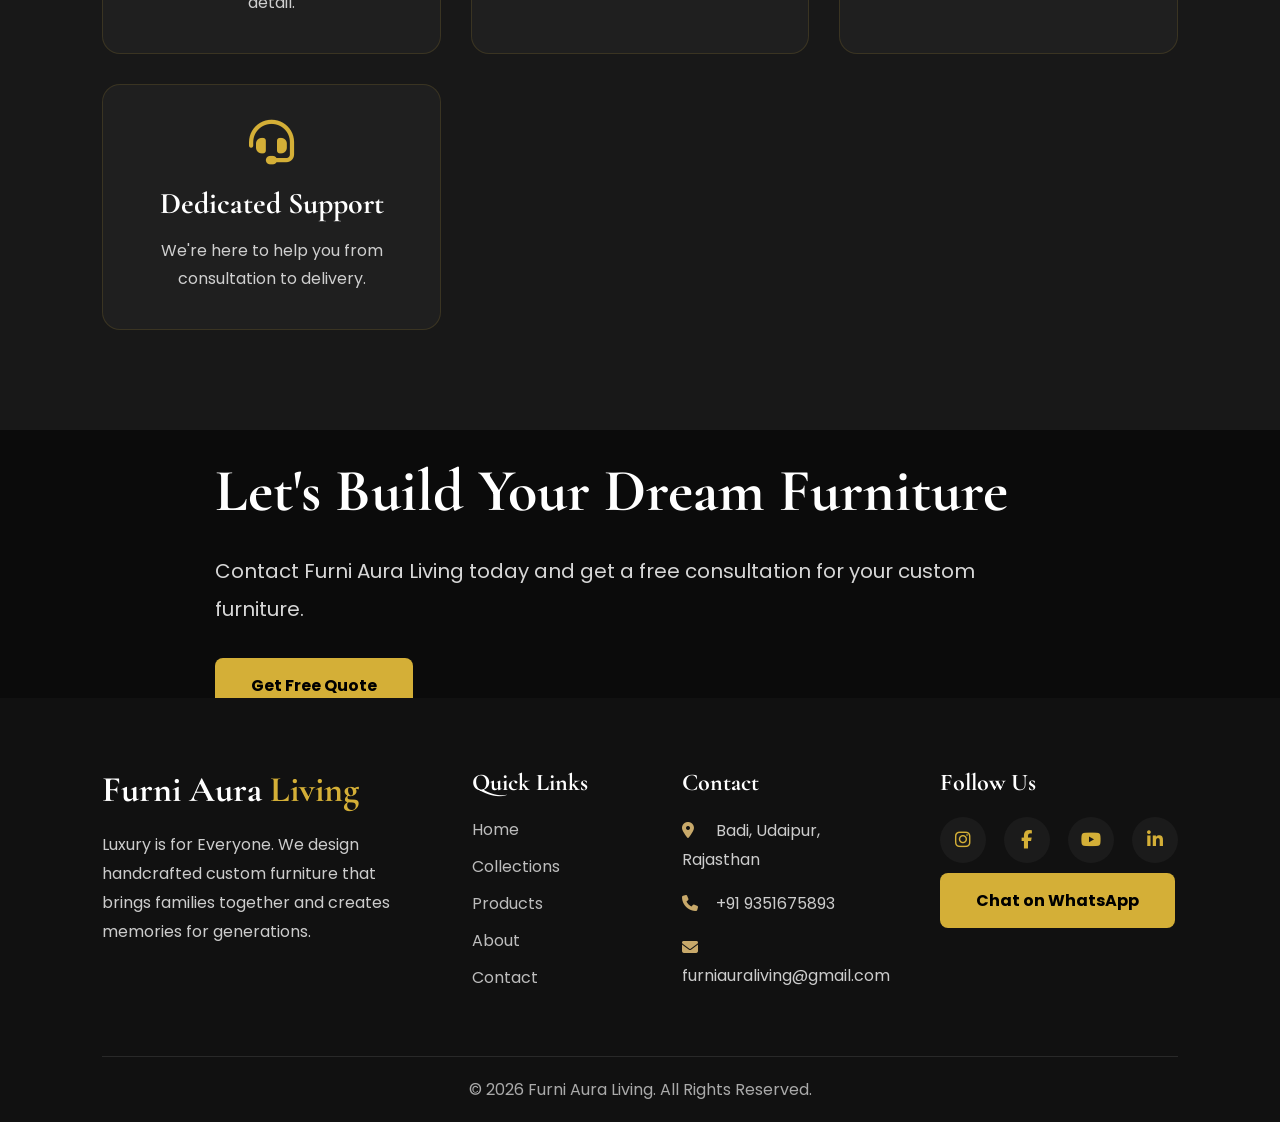
==== commit 667fd64d: "Add files via upload" ====
--- a/about.html
+++ b/about.html
@@ -31,11 +31,9 @@
 
 <header class="navbar">
 
-<div class="logo">
-
-Furni Aura <span>Living</span>
-
-</div>
+<a href="index.html" class="logo">
+    Furni Aura <span>Living</span>
+</a>
 
 <nav>
 
@@ -78,7 +76,7 @@
 
     <div class="story-image">
 
-        <img src="hero.jpg" alt="Furni Aura Living">
+        <img src="images/hero.jpg" alt="Furni Aura Living">
 
     </div>
 
--- a/style.css
+++ b/style.css
@@ -1605,4 +1605,182 @@
 #preloader.hide{
     opacity:0;
     visibility:hidden;
+}
+.hero-badge {
+    display: inline-block;
+    padding: 8px 18px;
+    margin-bottom: 20px;
+    background: rgba(255,255,255,0.15);
+    border: 1px solid rgba(255,255,255,0.3);
+    border-radius: 30px;
+    color: #fff;
+    font-size: 14px;
+    backdrop-filter: blur(8px);
+}
+/* =========================================
+   COLLECTIONS PAGE
+========================================= */
+
+.small-hero{
+    height:60vh;
+    display:flex;
+    align-items:center;
+    justify-content:center;
+    text-align:center;
+}
+
+.collections-section{
+    padding:80px 8%;
+    background:#f8f8f8;
+}
+
+.collection-grid{
+    display:grid;
+    grid-template-columns:repeat(auto-fit,minmax(340px,1fr));
+    gap:35px;
+    margin-top:50px;
+}
+
+.collection-card{
+    background:#fff;
+    border-radius:18px;
+    overflow:hidden;
+    box-shadow:0 12px 30px rgba(0,0,0,.08);
+    transition:.4s;
+}
+
+.collection-card:hover{
+    transform:translateY(-10px);
+    box-shadow:0 20px 40px rgba(0,0,0,.15);
+}
+
+.collection-card img{
+    width:100%;
+    height:260px;
+    object-fit:cover;
+    transition:.5s;
+}
+
+.collection-card:hover img{
+    transform:scale(1.08);
+}
+
+.collection-content{
+    padding:25px;
+}
+
+.collection-content h3{
+    font-size:28px;
+    margin-bottom:15px;
+    color:#222;
+}
+
+.collection-content p{
+    color:#666;
+    line-height:1.8;
+    margin-bottom:25px;
+}
+
+.collection-content .gold-btn{
+    display:inline-block;
+}
+
+/* ================= Footer ================= */
+
+.footer{
+    background:#111;
+    color:#fff;
+    padding:70px 8% 20px;
+}
+
+.footer-content{
+    display:grid;
+    grid-template-columns:repeat(auto-fit,minmax(250px,1fr));
+    gap:40px;
+}
+
+.footer h3{
+    margin-bottom:20px;
+    font-size:24px;
+}
+
+.footer p,
+.footer li{
+    color:#ccc;
+    line-height:1.8;
+}
+
+.footer ul{
+    list-style:none;
+    padding:0;
+}
+
+.footer ul li{
+    margin-bottom:10px;
+}
+
+.footer ul li a{
+    color:#ccc;
+    text-decoration:none;
+    transition:.3s;
+}
+
+.footer ul li a:hover{
+    color:#c8a96a;
+}
+
+.footer-contact i{
+    margin-right:10px;
+    color:#c8a96a;
+}
+
+.footer-bottom{
+    text-align:center;
+    border-top:1px solid rgba(255,255,255,.1);
+    margin-top:50px;
+    padding-top:20px;
+    color:#aaa;
+}
+
+/* ============== Mobile ============== */
+
+@media(max-width:768px){
+
+.small-hero{
+    height:50vh;
+}
+
+.collection-grid{
+    grid-template-columns:1fr;
+}
+
+.collection-card img{
+    height:220px;
+}
+
+.collection-content h3{
+    font-size:24px;
+}
+
+}
+.contact-form button{
+    width:100%;
+    padding:16px;
+    border:none;
+    border-radius:10px;
+    cursor:pointer;
+    margin-top:20px;
+}
+
+@media(max-width:768px){
+
+.contact-form{
+    width:100%;
+}
+
+.contact-form button{
+    display:block;
+    width:100%;
+}
+
 }
